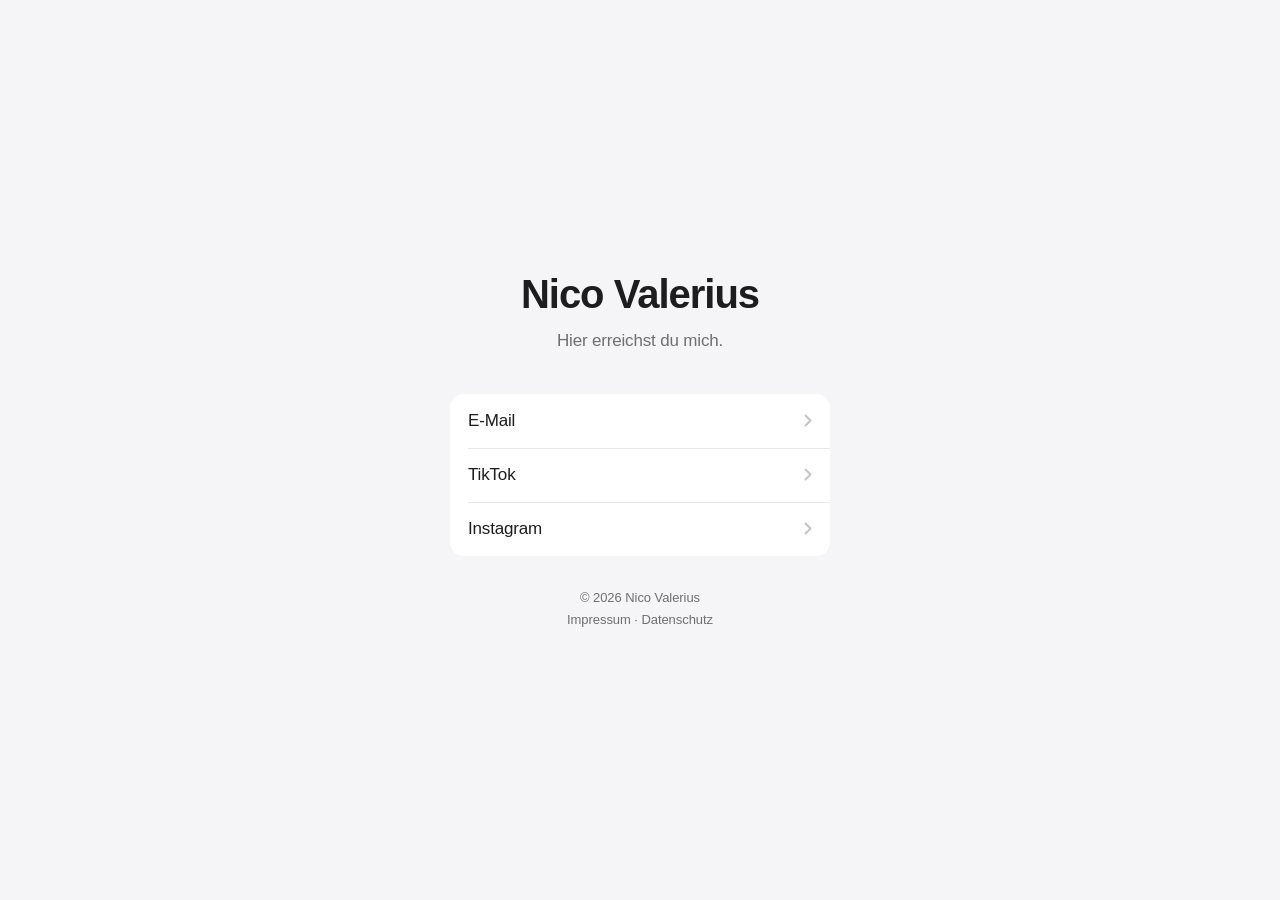
==== index.html @ 5a9d7f50 "Add files via upload" ====
<!DOCTYPE html>
<html lang="de">
<head>
<meta charset="utf-8">
<meta name="viewport" content="width=device-width, initial-scale=1">
<title>Nico Valerius</title>
<meta name="description" content="Nico Valerius">
<meta name="theme-color" content="#F5F5F7" media="(prefers-color-scheme: light)">
<meta name="theme-color" content="#000000" media="(prefers-color-scheme: dark)">

<!--
  ══════════════════════════════════════════════════════════
  HIER ÄNDERST DU DEINE SACHEN

  1. Name        → unten bei <h1>
  2. Zeile drunter → bei <p class="sub">
  3. Links       → bei <nav class="list">
                   Nur das austauschen, was hinter href=
                   in den Anführungszeichen steht.
                   Zeile nicht gebraucht? Von <a bis </a>
                   komplett löschen.

  Sonst nichts anfassen.
  ══════════════════════════════════════════════════════════
-->

<style>
  :root {
    --bg:        #F5F5F7;
    --surface:   #FFFFFF;
    --text:      #1D1D1F;
    --secondary: #6E6E73;
    --separator: rgba(0, 0, 0, 0.09);
    --chevron:   #C4C4C8;
    --press:     rgba(0, 0, 0, 0.035);
  }

  @media (prefers-color-scheme: dark) {
    :root {
      --bg:        #000000;
      --surface:   #1C1C1E;
      --text:      #F5F5F7;
      --secondary: #98989D;
      --separator: rgba(255, 255, 255, 0.11);
      --chevron:   #48484A;
      --press:     rgba(255, 255, 255, 0.05);
    }
  }

  * { box-sizing: border-box; }

  html, body { height: 100%; }

  body {
    margin: 0;
    padding: 40px 22px;
    display: flex;
    align-items: center;
    justify-content: center;
    background: var(--bg);
    color: var(--text);
    font-family: -apple-system, BlinkMacSystemFont, "SF Pro Display", "SF Pro Text",
                 "Helvetica Neue", Helvetica, Arial, sans-serif;
    -webkit-font-smoothing: antialiased;
    -moz-osx-font-smoothing: grayscale;
  }

  main {
    width: 100%;
    max-width: 380px;
  }

  h1 {
    margin: 0;
    text-align: center;
    font-size: clamp(2rem, 8.5vw, 2.5rem);
    font-weight: 600;
    letter-spacing: -0.025em;
    line-height: 1.08;
  }

  .sub {
    margin: 12px 0 40px;
    text-align: center;
    font-size: 1.0625rem;
    line-height: 1.5;
    letter-spacing: -0.01em;
    color: var(--secondary);
  }

  /* ── Liste ──────────────────────────────────────────── */

  .list {
    background: var(--surface);
    border-radius: 14px;
    overflow: hidden;
  }

  .item {
    position: relative;
    display: flex;
    align-items: center;
    min-height: 54px;
    padding: 0 18px;
    text-decoration: none;
    color: inherit;
    font-size: 1.0625rem;
    letter-spacing: -0.01em;
    background: transparent;
    transition: background 130ms ease;
  }

  .item + .item::before {
    content: "";
    position: absolute;
    top: 0;
    left: 18px;
    right: 0;
    height: 1px;
    background: var(--separator);
  }

  .item span { flex: 1; }

  .item svg {
    flex: none;
    width: 8px;
    height: 13px;
    color: var(--chevron);
    transition: transform 130ms ease;
  }

  .item:hover,
  .item:focus-visible { background: var(--press); }

  .item:hover svg { transform: translateX(2px); }

  .item:active { background: var(--press); opacity: 0.7; }

  .item:focus-visible {
    outline: 2px solid #0071E3;
    outline-offset: -2px;
  }

  footer {
    margin-top: 34px;
    text-align: center;
    font-size: 0.8125rem;
    letter-spacing: -0.005em;
    color: var(--secondary);
  }

  footer p { margin: 0; }

  footer .legal { margin-top: 7px; }

  footer a {
    color: var(--secondary);
    text-decoration: none;
  }

  footer a:hover { text-decoration: underline; }

  footer a:focus-visible {
    outline: 2px solid #0071E3;
    outline-offset: 2px;
    border-radius: 3px;
  }

  /* ── Einblenden ─────────────────────────────────────── */

  main {
    opacity: 0;
    transform: translateY(8px);
    animation: in 620ms cubic-bezier(0.32, 0.72, 0, 1) 40ms forwards;
  }

  @keyframes in {
    to { opacity: 1; transform: none; }
  }

  @media (prefers-reduced-motion: reduce) {
    main { animation: none; opacity: 1; transform: none; }
    .item, .item svg { transition: none; }
  }
</style>
</head>

<body>
  <main>

    <h1>Nico Valerius</h1>

    <p class="sub">Hier erreichst du mich.</p>

    <nav class="list">

      <a class="item" href="mailto:kontakt@nicovalerius.com">
        <span>E-Mail</span>
        <svg viewBox="0 0 8 13" fill="none" aria-hidden="true">
          <path d="M1.5 1.5L6.5 6.5L1.5 11.5" stroke="currentColor"
                stroke-width="2" stroke-linecap="round" stroke-linejoin="round"/>
        </svg>
      </a>

      <a class="item" href="https://www.tiktok.com/@nicoknalle" target="_blank" rel="noopener">
        <span>TikTok</span>
        <svg viewBox="0 0 8 13" fill="none" aria-hidden="true">
          <path d="M1.5 1.5L6.5 6.5L1.5 11.5" stroke="currentColor"
                stroke-width="2" stroke-linecap="round" stroke-linejoin="round"/>
        </svg>
      </a>

      <a class="item" href="https://www.instagram.com/nicovallle" target="_blank" rel="noopener">
        <span>Instagram</span>
        <svg viewBox="0 0 8 13" fill="none" aria-hidden="true">
          <path d="M1.5 1.5L6.5 6.5L1.5 11.5" stroke="currentColor"
                stroke-width="2" stroke-linecap="round" stroke-linejoin="round"/>
        </svg>
      </a>

    </nav>

    <footer>
      <p>© 2026 Nico Valerius</p>
      <p class="legal">
        <a href="impressum.html">Impressum</a> &middot;
        <a href="datenschutz.html">Datenschutz</a>
      </p>
    </footer>

  </main>
</body>
</html>
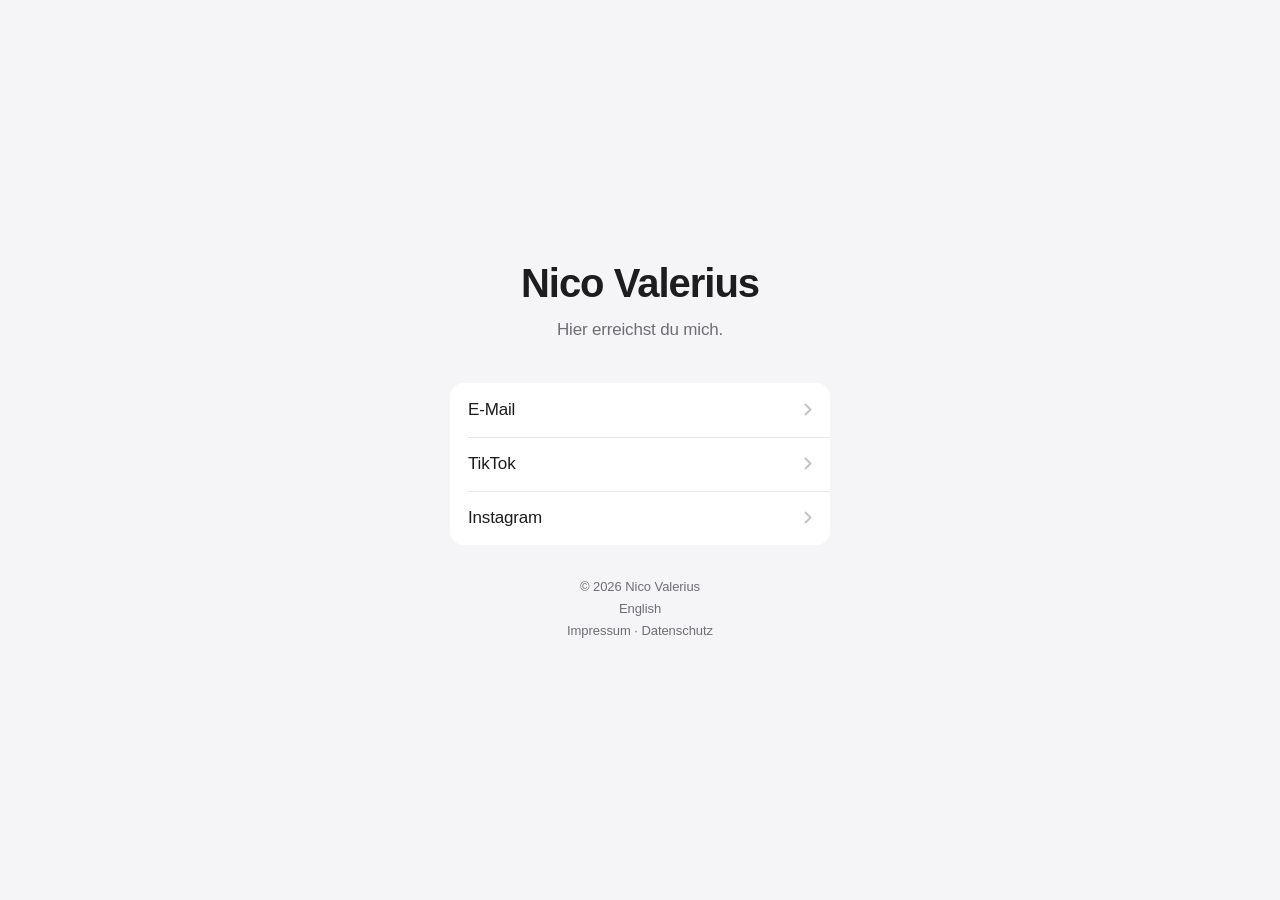
==== commit 8077a400: "Add English language link in footer Added English language link to footer." ====
--- a/index.html
+++ b/index.html
@@ -223,6 +223,9 @@
 
     <footer>
       <p>© 2026 Nico Valerius</p>
+            <p class="legal">
+        <a href="en.html" lang="en" hreflang="en">English</a>
+      </p>
       <p class="legal">
         <a href="impressum.html">Impressum</a> &middot;
         <a href="datenschutz.html">Datenschutz</a>
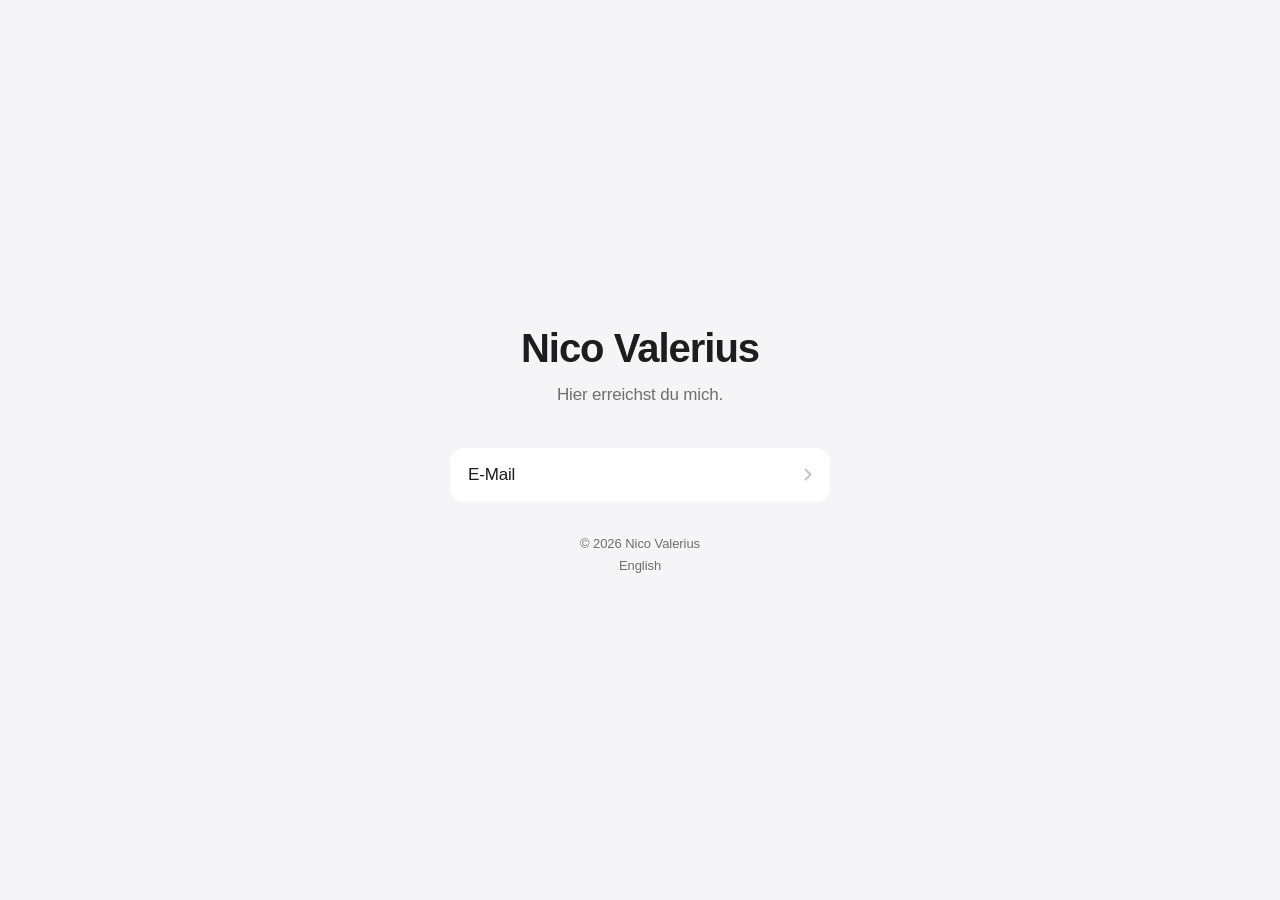
==== commit d46f13bc: "Remove social media links from index.html Removed TikTok and Instagram links from the navigation." ====
--- a/index.html
+++ b/index.html
@@ -203,21 +203,7 @@
         </svg>
       </a>
 
-      <a class="item" href="https://www.tiktok.com/@nicoknalle" target="_blank" rel="noopener">
-        <span>TikTok</span>
-        <svg viewBox="0 0 8 13" fill="none" aria-hidden="true">
-          <path d="M1.5 1.5L6.5 6.5L1.5 11.5" stroke="currentColor"
-                stroke-width="2" stroke-linecap="round" stroke-linejoin="round"/>
-        </svg>
-      </a>
-
-      <a class="item" href="https://www.instagram.com/nicovallle" target="_blank" rel="noopener">
-        <span>Instagram</span>
-        <svg viewBox="0 0 8 13" fill="none" aria-hidden="true">
-          <path d="M1.5 1.5L6.5 6.5L1.5 11.5" stroke="currentColor"
-                stroke-width="2" stroke-linecap="round" stroke-linejoin="round"/>
-        </svg>
-      </a>
+      
 
     </nav>
 
@@ -226,10 +212,7 @@
             <p class="legal">
         <a href="en.html" lang="en" hreflang="en">English</a>
       </p>
-      <p class="legal">
-        <a href="impressum.html">Impressum</a> &middot;
-        <a href="datenschutz.html">Datenschutz</a>
-      </p>
+      
     </footer>
 
   </main>
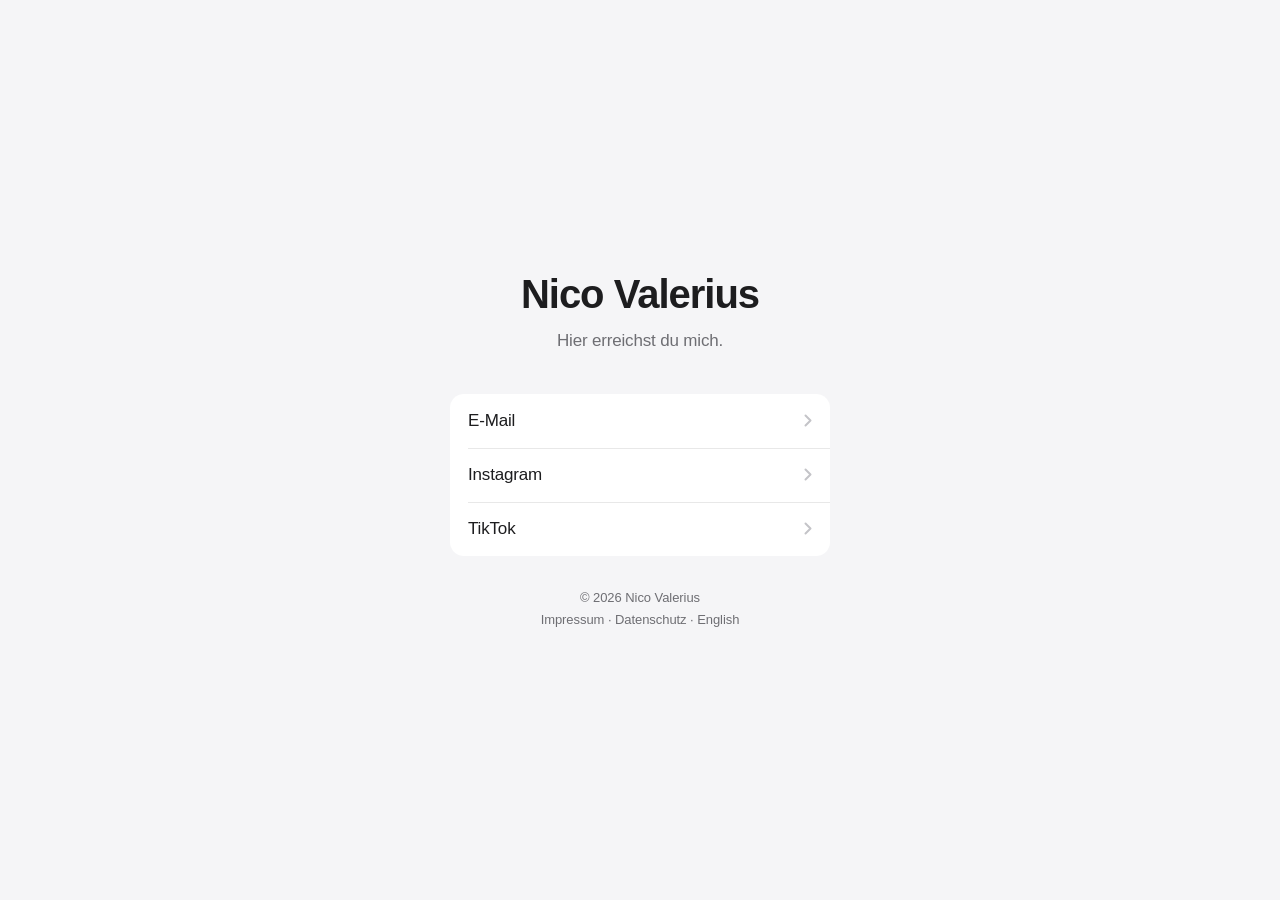
==== commit c058296c: "Add files via upload" ====
--- a/index.html
+++ b/index.html
@@ -4,23 +4,15 @@
 <meta charset="utf-8">
 <meta name="viewport" content="width=device-width, initial-scale=1">
 <title>Nico Valerius</title>
+<link rel="icon" href="favicon.svg" type="image/svg+xml">
+<link rel="apple-touch-icon" href="apple-touch-icon.png">
 <meta name="description" content="Nico Valerius">
 <meta name="theme-color" content="#F5F5F7" media="(prefers-color-scheme: light)">
 <meta name="theme-color" content="#000000" media="(prefers-color-scheme: dark)">
 
 <!--
   ══════════════════════════════════════════════════════════
-  HIER ÄNDERST DU DEINE SACHEN
-
-  1. Name        → unten bei <h1>
-  2. Zeile drunter → bei <p class="sub">
-  3. Links       → bei <nav class="list">
-                   Nur das austauschen, was hinter href=
-                   in den Anführungszeichen steht.
-                   Zeile nicht gebraucht? Von <a bis </a>
-                   komplett löschen.
-
-  Sonst nichts anfassen.
+  
   ══════════════════════════════════════════════════════════
 -->
 
@@ -203,14 +195,28 @@
         </svg>
       </a>
 
-      
+      <a class="item" href="https://www.instagram.com/DEIN_NAME/" target="_blank" rel="noopener">
+        <span>Instagram</span>
+        <svg viewBox="0 0 8 13" fill="none" aria-hidden="true">
+          <path d="M1.5 1.5L6.5 6.5L1.5 11.5" stroke="currentColor"
+                stroke-width="2" stroke-linecap="round" stroke-linejoin="round"/>
+        </svg>
+      </a>
+
+      <a class="item" href="https://www.tiktok.com/@DEIN_NAME" target="_blank" rel="noopener">
+        <span>TikTok</span>
+        <svg viewBox="0 0 8 13" fill="none" aria-hidden="true">
+          <path d="M1.5 1.5L6.5 6.5L1.5 11.5" stroke="currentColor"
+                stroke-width="2" stroke-linecap="round" stroke-linejoin="round"/>
+        </svg>
+      </a>
 
     </nav>
 
     <footer>
       <p>© 2026 Nico Valerius</p>
             <p class="legal">
-        <a href="en.html" lang="en" hreflang="en">English</a>
+        <a href="impressum.html">Impressum</a> · <a href="datenschutz.html">Datenschutz</a> · <a href="en.html" lang="en" hreflang="en">English</a>
       </p>
       
     </footer>
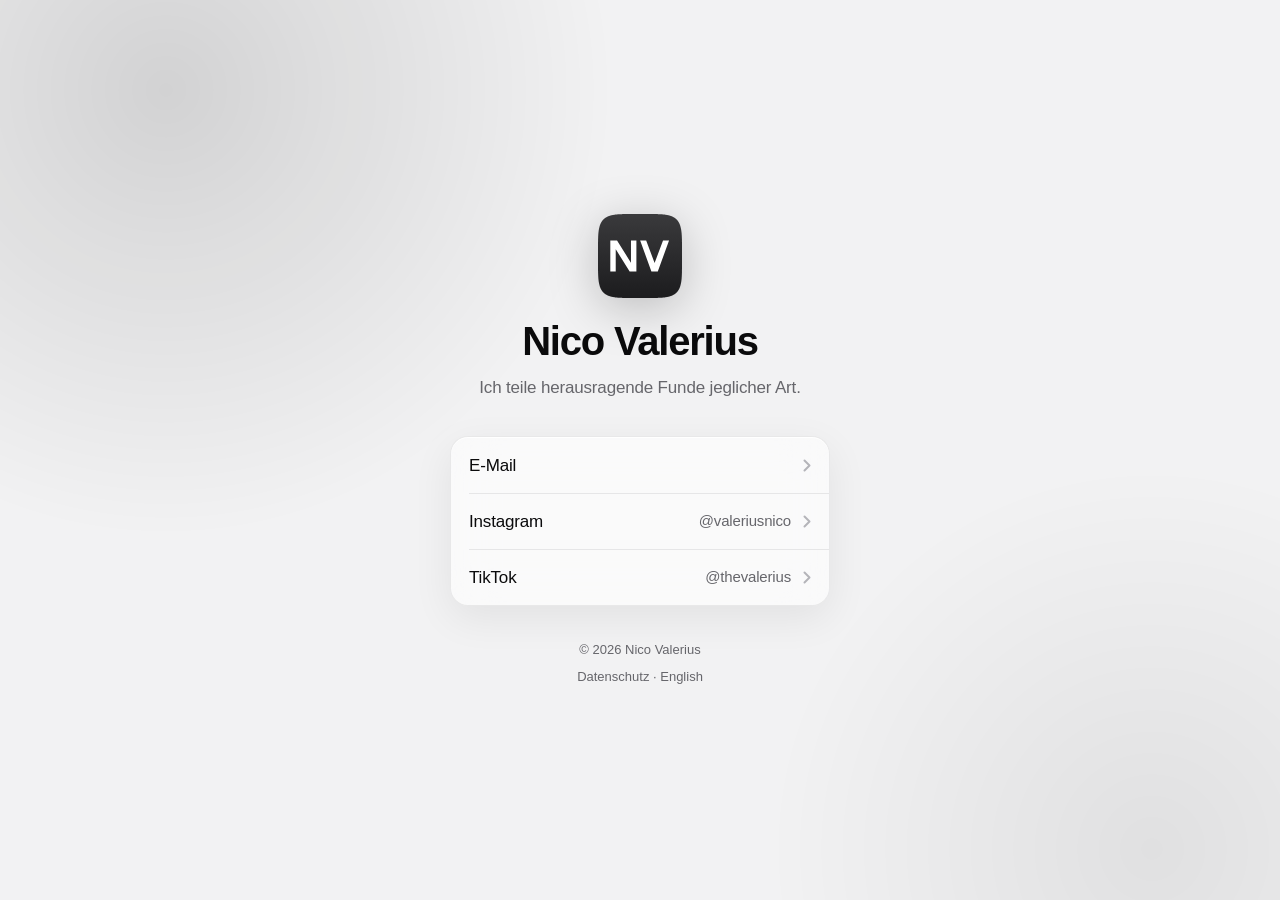
==== commit d29ff4a6: "Add files via upload" ====
--- a/index.html
+++ b/index.html
@@ -2,223 +2,84 @@
 <html lang="de">
 <head>
 <meta charset="utf-8">
-<meta name="viewport" content="width=device-width, initial-scale=1">
-<title>Nico Valerius</title>
+<meta name="viewport" content="width=device-width, initial-scale=1, viewport-fit=cover">
 <link rel="icon" href="favicon.svg" type="image/svg+xml">
 <link rel="apple-touch-icon" href="apple-touch-icon.png">
-<meta name="description" content="Nico Valerius">
-<meta name="theme-color" content="#F5F5F7" media="(prefers-color-scheme: light)">
+<link rel="stylesheet" href="style.css">
+<meta name="theme-color" content="#F2F2F3" media="(prefers-color-scheme: light)">
 <meta name="theme-color" content="#000000" media="(prefers-color-scheme: dark)">
+<title>Nico Valerius – Herausragende Funde</title>
+<meta name="description" content="Nico Valerius teilt herausragende Funde jeglicher Art auf Instagram und TikTok. Kontakt und Profile auf einen Blick.">
+<link rel="canonical" href="https://nicovalerius.com/">
+<link rel="alternate" hreflang="de" href="https://nicovalerius.com/">
+<link rel="alternate" hreflang="en" href="https://nicovalerius.com/en.html">
+<link rel="alternate" hreflang="x-default" href="https://nicovalerius.com/">
 
-<!--
-  ══════════════════════════════════════════════════════════
-  
-  ══════════════════════════════════════════════════════════
--->
+<meta property="og:type" content="website">
+<meta property="og:site_name" content="Nico Valerius">
+<meta property="og:url" content="https://nicovalerius.com/">
+<meta property="og:title" content="Nico Valerius">
+<meta property="og:description" content="Herausragende Funde jeglicher Art – auf Instagram und TikTok.">
+<meta property="og:locale" content="de_DE">
+<meta property="og:locale:alternate" content="en_US">
+<meta property="og:image" content="https://nicovalerius.com/og.png">
+<meta property="og:image:width" content="1200">
+<meta property="og:image:height" content="630">
+<meta property="og:image:alt" content="NV-Logo mit dem Namen Nico Valerius auf schwarzem Hintergrund">
+<meta name="twitter:card" content="summary_large_image">
 
-<style>
-  :root {
-    --bg:        #F5F5F7;
-    --surface:   #FFFFFF;
-    --text:      #1D1D1F;
-    --secondary: #6E6E73;
-    --separator: rgba(0, 0, 0, 0.09);
-    --chevron:   #C4C4C8;
-    --press:     rgba(0, 0, 0, 0.035);
-  }
-
-  @media (prefers-color-scheme: dark) {
-    :root {
-      --bg:        #000000;
-      --surface:   #1C1C1E;
-      --text:      #F5F5F7;
-      --secondary: #98989D;
-      --separator: rgba(255, 255, 255, 0.11);
-      --chevron:   #48484A;
-      --press:     rgba(255, 255, 255, 0.05);
-    }
-  }
-
-  * { box-sizing: border-box; }
-
-  html, body { height: 100%; }
-
-  body {
-    margin: 0;
-    padding: 40px 22px;
-    display: flex;
-    align-items: center;
-    justify-content: center;
-    background: var(--bg);
-    color: var(--text);
-    font-family: -apple-system, BlinkMacSystemFont, "SF Pro Display", "SF Pro Text",
-                 "Helvetica Neue", Helvetica, Arial, sans-serif;
-    -webkit-font-smoothing: antialiased;
-    -moz-osx-font-smoothing: grayscale;
-  }
-
-  main {
-    width: 100%;
-    max-width: 380px;
-  }
-
-  h1 {
-    margin: 0;
-    text-align: center;
-    font-size: clamp(2rem, 8.5vw, 2.5rem);
-    font-weight: 600;
-    letter-spacing: -0.025em;
-    line-height: 1.08;
-  }
-
-  .sub {
-    margin: 12px 0 40px;
-    text-align: center;
-    font-size: 1.0625rem;
-    line-height: 1.5;
-    letter-spacing: -0.01em;
-    color: var(--secondary);
-  }
-
-  /* ── Liste ──────────────────────────────────────────── */
-
-  .list {
-    background: var(--surface);
-    border-radius: 14px;
-    overflow: hidden;
-  }
-
-  .item {
-    position: relative;
-    display: flex;
-    align-items: center;
-    min-height: 54px;
-    padding: 0 18px;
-    text-decoration: none;
-    color: inherit;
-    font-size: 1.0625rem;
-    letter-spacing: -0.01em;
-    background: transparent;
-    transition: background 130ms ease;
-  }
-
-  .item + .item::before {
-    content: "";
-    position: absolute;
-    top: 0;
-    left: 18px;
-    right: 0;
-    height: 1px;
-    background: var(--separator);
-  }
-
-  .item span { flex: 1; }
-
-  .item svg {
-    flex: none;
-    width: 8px;
-    height: 13px;
-    color: var(--chevron);
-    transition: transform 130ms ease;
-  }
-
-  .item:hover,
-  .item:focus-visible { background: var(--press); }
-
-  .item:hover svg { transform: translateX(2px); }
-
-  .item:active { background: var(--press); opacity: 0.7; }
-
-  .item:focus-visible {
-    outline: 2px solid #0071E3;
-    outline-offset: -2px;
-  }
-
-  footer {
-    margin-top: 34px;
-    text-align: center;
-    font-size: 0.8125rem;
-    letter-spacing: -0.005em;
-    color: var(--secondary);
-  }
-
-  footer p { margin: 0; }
-
-  footer .legal { margin-top: 7px; }
-
-  footer a {
-    color: var(--secondary);
-    text-decoration: none;
-  }
-
-  footer a:hover { text-decoration: underline; }
-
-  footer a:focus-visible {
-    outline: 2px solid #0071E3;
-    outline-offset: 2px;
-    border-radius: 3px;
-  }
-
-  /* ── Einblenden ─────────────────────────────────────── */
-
-  main {
-    opacity: 0;
-    transform: translateY(8px);
-    animation: in 620ms cubic-bezier(0.32, 0.72, 0, 1) 40ms forwards;
-  }
-
-  @keyframes in {
-    to { opacity: 1; transform: none; }
-  }
-
-  @media (prefers-reduced-motion: reduce) {
-    main { animation: none; opacity: 1; transform: none; }
-    .item, .item svg { transition: none; }
-  }
-</style>
+<script type="application/ld+json">
+{
+  "@context": "https://schema.org",
+  "@type": "Person",
+  "name": "Nico Valerius",
+  "url": "https://nicovalerius.com/",
+  "email": "mailto:kontakt@nicovalerius.com",
+  "sameAs": [
+    "https://www.instagram.com/valeriusnico/",
+    "https://www.tiktok.com/@thevalerius"
+  ],
+  "description": "Herausragende Funde jeglicher Art – auf Instagram und TikTok."
+}
+</script>
 </head>
 
 <body>
-  <main>
+  <main class="home">
+
+    <img class="avatar" src="favicon.svg" width="84" height="84" alt="">
 
     <h1>Nico Valerius</h1>
 
-    <p class="sub">Hier erreichst du mich.</p>
+    <p class="sub">Ich teile herausragende Funde jeglicher Art.</p>
 
-    <nav class="list">
+    <nav class="list glass" aria-label="Kontakt und Profile">
 
       <a class="item" href="mailto:kontakt@nicovalerius.com">
-        <span>E-Mail</span>
-        <svg viewBox="0 0 8 13" fill="none" aria-hidden="true">
-          <path d="M1.5 1.5L6.5 6.5L1.5 11.5" stroke="currentColor"
-                stroke-width="2" stroke-linecap="round" stroke-linejoin="round"/>
-        </svg>
+        <span class="label">E-Mail</span>
+        <span class="meta"></span>
+        <svg viewBox="0 0 8 13" fill="none" aria-hidden="true"><path d="M1.5 1.5L6.5 6.5L1.5 11.5" stroke="currentColor" stroke-width="2" stroke-linecap="round" stroke-linejoin="round"/></svg>
       </a>
 
-      <a class="item" href="https://www.instagram.com/DEIN_NAME/" target="_blank" rel="noopener">
-        <span>Instagram</span>
-        <svg viewBox="0 0 8 13" fill="none" aria-hidden="true">
-          <path d="M1.5 1.5L6.5 6.5L1.5 11.5" stroke="currentColor"
-                stroke-width="2" stroke-linecap="round" stroke-linejoin="round"/>
-        </svg>
+      <a class="item" href="https://www.instagram.com/valeriusnico/" target="_blank" rel="noopener me">
+        <span class="label">Instagram</span>
+        <span class="meta">@valeriusnico</span>
+        <span class="sr">(öffnet neuen Tab)</span>
+        <svg viewBox="0 0 8 13" fill="none" aria-hidden="true"><path d="M1.5 1.5L6.5 6.5L1.5 11.5" stroke="currentColor" stroke-width="2" stroke-linecap="round" stroke-linejoin="round"/></svg>
       </a>
 
-      <a class="item" href="https://www.tiktok.com/@DEIN_NAME" target="_blank" rel="noopener">
-        <span>TikTok</span>
-        <svg viewBox="0 0 8 13" fill="none" aria-hidden="true">
-          <path d="M1.5 1.5L6.5 6.5L1.5 11.5" stroke="currentColor"
-                stroke-width="2" stroke-linecap="round" stroke-linejoin="round"/>
-        </svg>
+      <a class="item" href="https://www.tiktok.com/@thevalerius" target="_blank" rel="noopener me">
+        <span class="label">TikTok</span>
+        <span class="meta">@thevalerius</span>
+        <span class="sr">(öffnet neuen Tab)</span>
+        <svg viewBox="0 0 8 13" fill="none" aria-hidden="true"><path d="M1.5 1.5L6.5 6.5L1.5 11.5" stroke="currentColor" stroke-width="2" stroke-linecap="round" stroke-linejoin="round"/></svg>
       </a>
 
     </nav>
 
     <footer>
       <p>© 2026 Nico Valerius</p>
-            <p class="legal">
-        <a href="impressum.html">Impressum</a> · <a href="datenschutz.html">Datenschutz</a> · <a href="en.html" lang="en" hreflang="en">English</a>
-      </p>
-      
+      <p class="legal"><a href="datenschutz.html">Datenschutz</a> · <a href="en.html" lang="en" hreflang="en">English</a></p>
     </footer>
 
   </main>
--- a/style.css
+++ b/style.css
@@ -0,0 +1,300 @@
+/* ══════════════════════════════════════════════════════════
+   nicovalerius.com · Schwarz/Weiß mit Glas-Effekt
+   ══════════════════════════════════════════════════════════ */
+
+:root {
+  color-scheme: light dark;
+  --bg:           #F2F2F3;
+  --text:         #0B0B0C;
+  --secondary:    #66666B;
+  --glow-a:       rgba(0, 0, 0, 0.13);
+  --glow-b:       rgba(0, 0, 0, 0.07);
+  --glass:        rgba(255, 255, 255, 0.58);
+  --glass-solid:  rgba(255, 255, 255, 0.94);
+  --glass-border: rgba(0, 0, 0, 0.07);
+  --glass-shine:  rgba(255, 255, 255, 0.85);
+  --shadow:       0 12px 40px rgba(0, 0, 0, 0.07);
+  --separator:    rgba(0, 0, 0, 0.08);
+  --chevron:      #B4B4B9;
+  --press:        rgba(0, 0, 0, 0.04);
+  --focus:        #0B0B0C;
+}
+
+@media (prefers-color-scheme: dark) {
+  :root {
+    --bg:           #000000;
+    --text:         #F5F5F7;
+    --secondary:    #9C9CA2;
+    --glow-a:       rgba(255, 255, 255, 0.16);
+    --glow-b:       rgba(255, 255, 255, 0.08);
+    --glass:        rgba(255, 255, 255, 0.06);
+    --glass-solid:  rgba(28, 28, 30, 0.96);
+    --glass-border: rgba(255, 255, 255, 0.10);
+    --glass-shine:  rgba(255, 255, 255, 0.08);
+    --shadow:       0 12px 40px rgba(0, 0, 0, 0.5);
+    --separator:    rgba(255, 255, 255, 0.09);
+    --chevron:      #55555A;
+    --press:        rgba(255, 255, 255, 0.06);
+    --focus:        #F5F5F7;
+  }
+}
+
+* { box-sizing: border-box; }
+
+html { -webkit-text-size-adjust: 100%; }
+
+body {
+  margin: 0;
+  min-height: 100vh;
+  min-height: 100svh;
+  padding: max(40px, env(safe-area-inset-top)) max(22px, env(safe-area-inset-right))
+           max(40px, env(safe-area-inset-bottom)) max(22px, env(safe-area-inset-left));
+  background: var(--bg);
+  color: var(--text);
+  font-family: -apple-system, BlinkMacSystemFont, "SF Pro Text", "Inter", "Helvetica Neue",
+               Helvetica, Arial, sans-serif;
+  line-height: 1.5;
+  -webkit-font-smoothing: antialiased;
+  -moz-osx-font-smoothing: grayscale;
+  overflow-x: hidden;
+}
+
+/* ── Hintergrund-Leuchten (damit das Glas etwas zum Durchscheinen hat) ── */
+
+body::before,
+body::after {
+  content: "";
+  position: fixed;
+  z-index: -1;
+  border-radius: 50%;
+  pointer-events: none;
+}
+
+body::before {
+  width: 70vmax; height: 70vmax;
+  top: -28vmax; left: -22vmax;
+  background: radial-gradient(closest-side, var(--glow-a), transparent);
+  animation: drift 26s ease-in-out infinite alternate;
+}
+
+body::after {
+  width: 60vmax; height: 60vmax;
+  bottom: -26vmax; right: -20vmax;
+  background: radial-gradient(closest-side, var(--glow-b), transparent);
+  animation: drift 32s ease-in-out infinite alternate-reverse;
+}
+
+@keyframes drift {
+  to { transform: translate(6vmax, 4vmax) scale(1.08); }
+}
+
+/* ── Glas ─────────────────────────────────────────────── */
+
+.glass {
+  background: var(--glass);
+  border: 1px solid var(--glass-border);
+  border-radius: 18px;
+  box-shadow: inset 0 1px 0 var(--glass-shine), var(--shadow);
+  -webkit-backdrop-filter: blur(24px) saturate(160%);
+  backdrop-filter: blur(24px) saturate(160%);
+}
+
+@supports not ((backdrop-filter: blur(1px)) or (-webkit-backdrop-filter: blur(1px))) {
+  .glass { background: var(--glass-solid); }
+}
+
+/* ── Startseite ───────────────────────────────────────── */
+
+.home {
+  display: flex;
+  flex-direction: column;
+  justify-content: center;
+  width: 100%;
+  max-width: 380px;
+  min-height: calc(100svh - 80px);
+  margin: 0 auto;
+}
+
+.avatar {
+  display: block;
+  width: 84px;
+  height: 84px;
+  margin: 0 auto 22px;
+  filter: drop-shadow(0 10px 24px rgba(0, 0, 0, 0.22));
+}
+
+h1 {
+  margin: 0;
+  font-size: clamp(2rem, 8.5vw, 2.5rem);
+  font-weight: 600;
+  letter-spacing: -0.03em;
+  line-height: 1.08;
+}
+
+.home h1 { text-align: center; }
+
+.sub {
+  margin: 12px 0 36px;
+  text-align: center;
+  font-size: 1.0625rem;
+  letter-spacing: -0.01em;
+  color: var(--secondary);
+}
+
+.list { overflow: hidden; }
+
+.item {
+  position: relative;
+  display: flex;
+  align-items: center;
+  gap: 12px;
+  min-height: 56px;
+  padding: 0 18px;
+  color: inherit;
+  text-decoration: none;
+  font-size: 1.0625rem;
+  letter-spacing: -0.01em;
+  transition: background 140ms ease;
+}
+
+.item + .item::before {
+  content: "";
+  position: absolute;
+  top: 0; left: 18px; right: 0;
+  height: 1px;
+  background: var(--separator);
+}
+
+.item .label { flex: none; }
+
+.item .meta {
+  flex: 1;
+  min-width: 0;
+  text-align: right;
+  color: var(--secondary);
+  font-size: 0.9375rem;
+  white-space: nowrap;
+  overflow: hidden;
+  text-overflow: ellipsis;
+}
+
+.item svg {
+  flex: none;
+  width: 8px;
+  height: 13px;
+  color: var(--chevron);
+  transition: transform 140ms ease;
+}
+
+.item:hover, .item:focus-visible { background: var(--press); }
+.item:hover svg { transform: translateX(2px); }
+.item:active { opacity: 0.7; }
+
+.item:focus-visible {
+  outline: 2px solid var(--focus);
+  outline-offset: -2px;
+  border-radius: 18px;
+}
+
+footer {
+  margin-top: 34px;
+  text-align: center;
+  font-size: 0.8125rem;
+  color: var(--secondary);
+}
+
+footer p { margin: 0; }
+footer .legal { margin-top: 7px; }
+
+footer a, .back {
+  color: var(--secondary);
+  text-decoration: none;
+}
+
+footer a:hover, .back:hover { text-decoration: underline; }
+
+a:focus-visible {
+  outline: 2px solid var(--focus);
+  outline-offset: 2px;
+  border-radius: 4px;
+}
+
+/* ── Unterseiten (Impressum, Datenschutz) ─────────────── */
+
+.doc {
+  max-width: 600px;
+  margin: 0 auto;
+}
+
+.back {
+  display: inline-block;
+  margin-bottom: 28px;
+  font-size: 0.9375rem;
+}
+
+.doc h1 { margin-bottom: 24px; }
+
+.doc .card { padding: 24px 22px; }
+
+.doc h2 {
+  margin: 24px 0 6px;
+  font-size: 1.0625rem;
+  font-weight: 600;
+  letter-spacing: -0.01em;
+}
+
+.doc h2:first-child { margin-top: 0; }
+
+.doc p {
+  margin: 0 0 8px;
+  font-size: 0.96875rem;
+}
+
+.doc .card a { color: inherit; }
+
+.stand {
+  margin-top: 18px;
+  text-align: center;
+  font-size: 0.8125rem;
+  color: var(--secondary);
+}
+
+/* ── 404 ─────────────────────────────────────────────── */
+
+.button {
+  display: block;
+  padding: 16px 18px;
+  text-align: center;
+  color: inherit;
+  text-decoration: none;
+  font-size: 1.0625rem;
+}
+
+/* ── Nur für Screenreader ─────────────────────────────── */
+
+.sr {
+  position: absolute;
+  width: 1px;
+  height: 1px;
+  margin: -1px;
+  padding: 0;
+  overflow: hidden;
+  clip: rect(0 0 0 0);
+  white-space: nowrap;
+  border: 0;
+}
+
+/* ── Einblenden ───────────────────────────────────────── */
+
+main {
+  animation: in 620ms cubic-bezier(0.32, 0.72, 0, 1) 40ms both;
+}
+
+@keyframes in {
+  from { opacity: 0; transform: translateY(8px); }
+}
+
+@media (prefers-reduced-motion: reduce) {
+  main, body::before, body::after { animation: none; }
+  .item, .item svg { transition: none; }
+}
